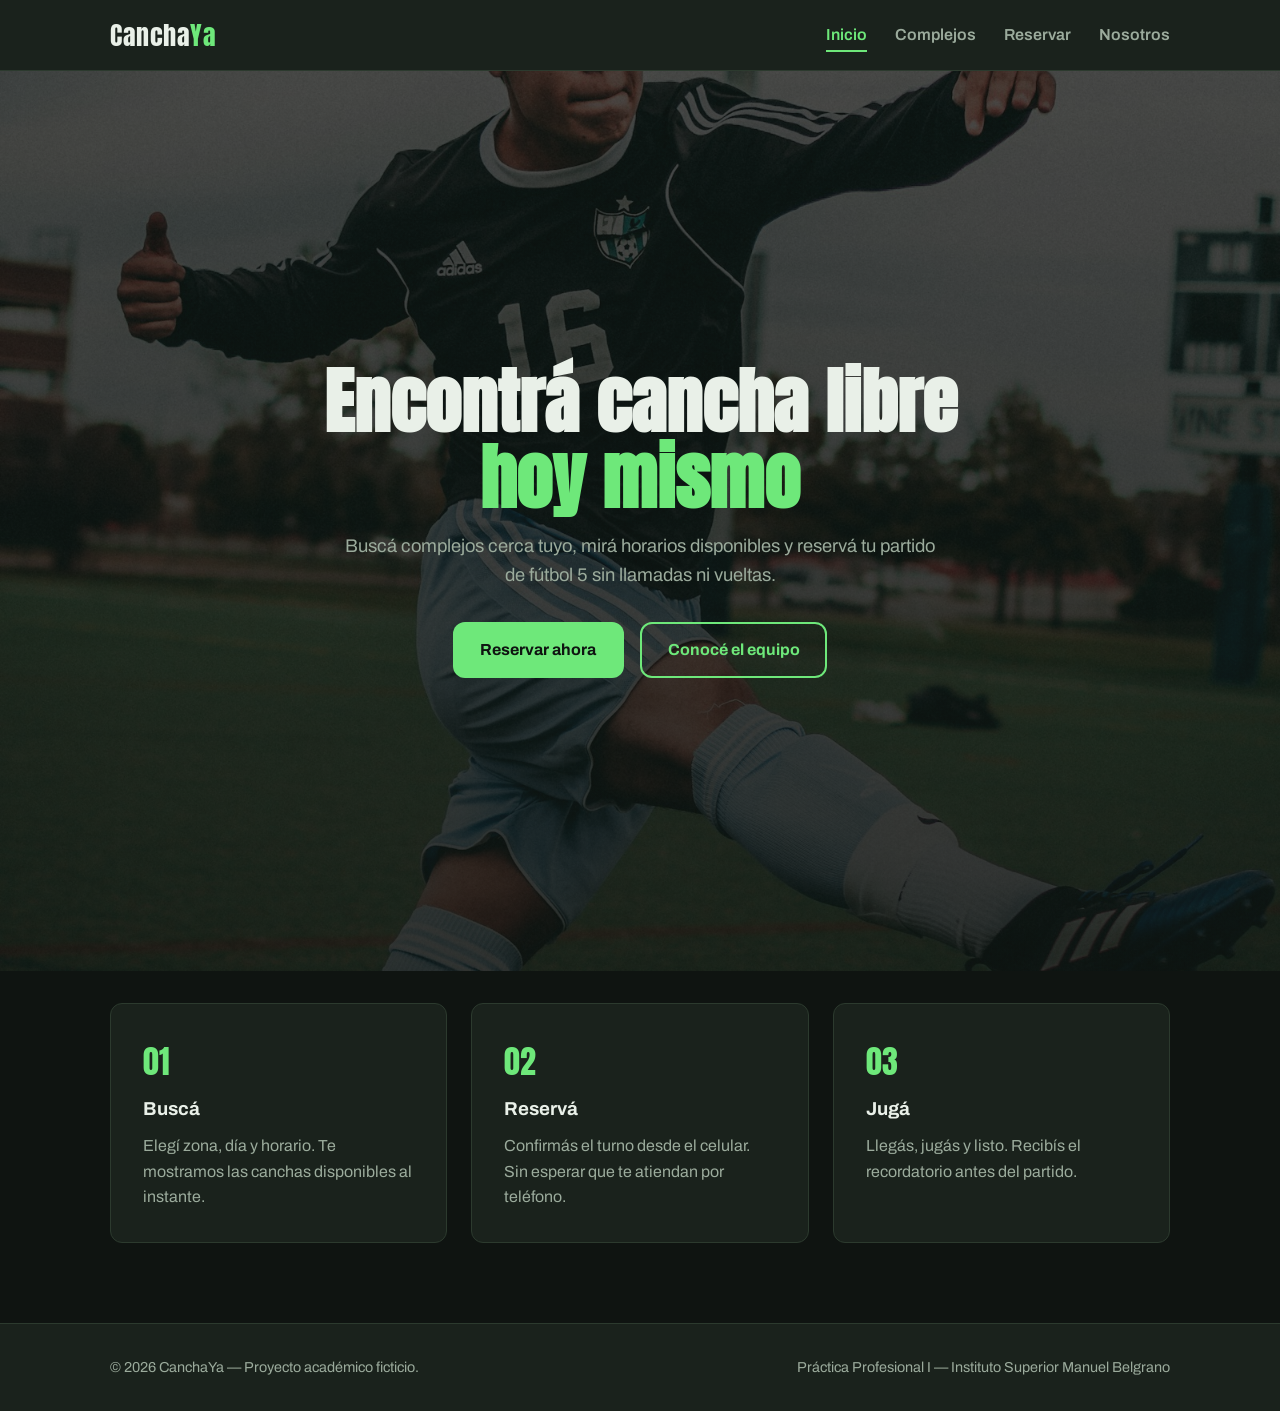
==== frontend/index.html @ ba85d68c "[LEA] Incorporar copia del frontend de CanchaYa (Práctica Profesionalizante I) para la demo de la AP" ====
<!DOCTYPE html>
<!-- =========================================================================
     PÁGINA: Inicio (index.html)
     RESPONSABLE: [FED] Federico Cabrera — Frontend / HTML
     QUÉ HACE: estructura semántica base, header y footer comunes, y el "hero"
               de bienvenida. El contenido/mensajes los define [GON] Gonzalo.
     ========================================================================= -->
<html lang="es">
<head>
  <meta charset="UTF-8">                                  <!-- acentos y ñ -->
  <meta name="viewport" content="width=device-width, initial-scale=1.0"> <!-- responsive -->
  <!-- [GUS] meta author: autoría de esta página (requisito de rúbrica) -->
  <meta name="author" content="Federico Cabrera">
  <meta name="description" content="CanchaYa: reservá tu cancha de fútbol 5 en Mendoza en segundos.">
  <title>CanchaYa — Reservá tu cancha en segundos</title>

  <link rel="preconnect" href="https://fonts.googleapis.com">
  <link rel="preconnect" href="https://fonts.gstatic.com" crossorigin>
  <link href="https://fonts.googleapis.com/css2?family=Anton&family=Archivo:wght@400;600;700&display=swap" rel="stylesheet">
  <link rel="stylesheet" href="css/estilos.css">
</head>

<body>

  <!-- [FED] HEADER común (se repite igual en las 4 páginas) -->
  <header class="cabecera">
    <div class="contenedor">
      <a href="index.html" class="logo">Cancha<span>Ya</span></a>
      <!-- [FED] botón hamburguesa: solo visible en móvil (ver CSS) -->
      <button class="hamburguesa" aria-label="Abrir menú">&#9776;</button>
      <nav>
        <ul class="menu">
          <li><a href="index.html" class="activo">Inicio</a></li>
          <li><a href="complejos.html">Complejos</a></li>
          <li><a href="reservar.html">Reservar</a></li>
          <li><a href="nosotros.html">Nosotros</a></li>
        </ul>
      </nav>
    </div>
  </header>

  <main>
    <!-- [FED] estructura del hero | [GON] textos del hero -->
    <section class="hero">
      <div class="contenedor hero-contenido">
        <h1>Encontrá cancha libre <span>hoy mismo</span></h1>
        <p>
          Buscá complejos cerca tuyo, mirá horarios disponibles y reservá
          tu partido de fútbol 5 sin llamadas ni vueltas.
        </p>
        <div class="hero-acciones">
          <a href="reservar.html" class="boton boton-primario">Reservar ahora</a>
          <a href="nosotros.html" class="boton boton-secundario">Conocé el equipo</a>
        </div>
      </div>
    </section>

    <!-- [GON] sección "cómo funciona" en 3 pasos -->
    <section class="contenedor">
      <div class="tarjetas">
        <article class="tarjeta">
          <div class="numero">01</div>
          <h3>Buscá</h3>
          <p>Elegí zona, día y horario. Te mostramos las canchas disponibles al instante.</p>
        </article>
        <article class="tarjeta">
          <div class="numero">02</div>
          <h3>Reservá</h3>
          <p>Confirmás el turno desde el celular. Sin esperar que te atiendan por teléfono.</p>
        </article>
        <article class="tarjeta">
          <div class="numero">03</div>
          <h3>Jugá</h3>
          <p>Llegás, jugás y listo. Recibís el recordatorio antes del partido.</p>
        </article>
      </div>
    </section>
  </main>

  <!-- [FED] FOOTER común -->
  <footer class="pie">
    <div class="contenedor">
      <span>© 2026 CanchaYa — Proyecto académico ficticio.</span>
      <span>Práctica Profesional I — Instituto Superior Manuel Belgrano</span>
    </div>
  </footer>

  <!-- [FED] script del menú hamburguesa -->
  <script src="js/menu.js"></script>
</body>
</html>
---- frontend/css/estilos.css ----
/* =========================================================================
   CanchaYa — Hoja de estilos compartida (la importan TODAS las páginas).
   -------------------------------------------------------------------------
   MAPA DE RESPONSABILIDADES (para Gustavo / documentación):
     [FED] Federico Cabrera  — Frontend / HTML  (base, layout, header/footer)
     [LEA] Leandro Licata    — Frontend / Formularios
     [GON] Gonzalo Tapia     — Contenido / UX
     [GUS] Gustavo Di Paola  — Documentación / Git
   Cada sección de abajo está etiquetada con la sigla del responsable.
   ========================================================================= */


/* ===== [FED] TOKENS DE DISEÑO =============================================
   Variables CSS reutilizables. Cambiando un valor acá cambia todo el sitio.
   Esto ADEMÁS es la guía de estilo que va en el PDF (colores y tipografías). */
:root {
  --color-fondo:        #0f1411;  /* fondo principal (verde casi negro) */
  --color-superficie:   #1a221c;  /* tarjetas y bloques */
  --color-texto:        #e9f0e8;  /* texto sobre fondo oscuro */
  --color-texto-suave:  #9bab9c;  /* texto secundario */
  --color-acento:       #6ee87a;  /* verde césped, color de marca */
  --color-acento-fuerte:#3fbf52;  /* hover del acento */
  --color-borde:        #2c3a2e;

  --fuente-titulo: "Anton", sans-serif;    /* títulos */
  --fuente-texto:  "Archivo", sans-serif;  /* texto */

  --radio:   12px;
  --sombra:  0 8px 24px rgba(0, 0, 0, .35);
  --ancho-max: 1100px;
}

/* ===== [FED] RESET Y BASE =================================================
   Emparejamos los márgenes por defecto del navegador para arrancar de cero. */
* {
  margin: 0;
  padding: 0;
  box-sizing: border-box; /* el padding no agranda el ancho del elemento */
}
body {
  font-family: var(--fuente-texto);
  background-color: var(--color-fondo);
  color: var(--color-texto);
  line-height: 1.6;
  display: flex;
  flex-direction: column;
  min-height: 100vh;
}
main {
  flex: 1;
}

/* ===== [FED] CONTENEDOR ===================================================
   Clase reutilizable que centra el contenido y le da un ancho máximo. */
.contenedor {
  max-width: var(--ancho-max);
  margin: 0 auto;
  padding: 0 1.25rem;
}

/* ===== [FED] HEADER Y NAVEGACIÓN ==========================================
   Estructura común a todas las páginas: logo a la izquierda, menú a la der. */
.cabecera {
  background-color: var(--color-superficie);
  border-bottom: 1px solid var(--color-borde);
  position: sticky;  /* queda fija arriba al hacer scroll */
  top: 0;
  z-index: 10;
}
.cabecera .contenedor {
  display: flex;
  align-items: center;
  justify-content: space-between;
  height: 70px;
}
.logo {
  font-family: var(--fuente-titulo);
  font-size: 1.6rem;
  letter-spacing: .5px;
  color: var(--color-texto);
  text-decoration: none;
}
.logo span { color: var(--color-acento); }

.menu {
  display: flex;
  gap: 1.75rem;
  list-style: none;
}
.menu a {
  color: var(--color-texto-suave);
  text-decoration: none;
  font-weight: 600;
  padding: .4rem 0;
  transition: color .2s ease;
}
.menu a:hover { color: var(--color-acento); }  /* :hover pedido por rúbrica */

/* [GON] Decisión de UX: resaltar la página en la que estás parado. */
.menu a.activo {
  color: var(--color-acento);
  border-bottom: 2px solid var(--color-acento);
}

/* ===== [FED] BOTONES ======================================================
   Botón primario y secundario = componentes de la guía de estilo. */
.boton {
  display: inline-block;
  font-family: var(--fuente-texto);
  font-weight: 700;
  padding: .8rem 1.6rem;
  border-radius: var(--radio);
  border: 2px solid transparent;
  cursor: pointer;
  text-decoration: none;
  transition: transform .15s ease, background-color .2s ease;
}
.boton-primario { background-color: var(--color-acento); color: var(--color-fondo); }
.boton-primario:hover {
  background-color: var(--color-acento-fuerte);
  transform: translateY(-2px);
}
.boton-secundario {
  background-color: transparent;
  color: var(--color-acento);
  border-color: var(--color-acento);
}
.boton-secundario:hover { background-color: var(--color-acento); color: var(--color-fondo); }

/* ===== [FED] FOOTER =======================================================
   Pie común a todas las páginas. */
.pie {
  background-color: var(--color-superficie);
  border-top: 1px solid var(--color-borde);
  margin-top: 4rem;
  padding: 2rem 0;
  color: var(--color-texto-suave);
  font-size: .9rem;
}
.pie .contenedor {
  display: flex;
  flex-wrap: wrap;
  justify-content: space-between;
  gap: 1rem;
}

/* [FED + GON] PÁGINA DE INICIO =======================================
   [FED] arma el layout del hero; [GON] define el contenido/mensajes. */
.hero {
    min-height: 100vh;
    display: flex;
    align-items: center;
    justify-content: center;
    text-align: center;
    background: linear-gradient(rgba(15, 20, 17, .75), rgba(15, 20, 17, .85)), url("../assets/images/hero.jpg") center/cover;
    color: var(--color-texto);
}
.hero-contenido {
    max-width: 700px;
}
.hero h1 {
  font-family: var(--fuente-titulo);
  font-size: clamp(2.5rem, 6vw, 4.5rem); /* escala según el ancho de pantalla */
  line-height: 1.05;
  margin-bottom: 1rem;
}
.hero h1 span { color: var(--color-acento); }
.hero p {
  max-width: 600px;
  margin: 0 auto 2rem;
  color: var(--color-texto-suave);
  font-size: 1.15rem;
}
.hero-acciones { display: flex; gap: 1rem; justify-content: center; flex-wrap: wrap; }

/* [GON] Sección "cómo funciona": 3 pasos en tarjetas. */
.tarjetas {
  display: grid;
  grid-template-columns: repeat(3, 1fr);
  gap: 1.5rem;
  padding: 2rem 0 1rem;
}
.tarjeta {
  background-color: var(--color-superficie);
  border: 1px solid var(--color-borde);
  border-radius: var(--radio);
  padding: 2rem;
}
.tarjeta .numero { font-family: var(--fuente-titulo); font-size: 2rem; color: var(--color-acento); }
.tarjeta h3 { margin: .5rem 0; }
.tarjeta p { color: var(--color-texto-suave); }

/* ===== [FED] ENCABEZADO DE PÁGINAS INTERNAS =============================== */
.encabezado-pagina { padding: 3rem 0 1rem; text-align: center; }
.encabezado-pagina h1 {
  font-family: var(--fuente-titulo);
  font-size: clamp(2rem, 5vw, 3.2rem);
}
.encabezado-pagina h1 span { color: var(--color-acento); }
.encabezado-pagina p {
  color: var(--color-texto-suave);
  max-width: 600px;
  margin: .5rem auto 0;
}

/* ===== [LEA] FORMULARIO DE RESERVA ========================================
   Estilos de los controles + estados :hover y :focus. */
.formulario {
  background-color: var(--color-superficie);
  border: 1px solid var(--color-borde);
  border-radius: var(--radio);
  padding: 2rem;
  max-width: 640px;
  margin: 2rem auto;
  box-shadow: var(--sombra);
}
.campo { display: flex; flex-direction: column; margin-bottom: 1.25rem; }
.campo label { font-weight: 600; margin-bottom: .4rem; }
.campo input,
.campo select,
.campo textarea {
  font-family: var(--fuente-texto);
  font-size: 1rem;
  padding: .7rem .9rem;
  background-color: var(--color-fondo);
  color: var(--color-texto);
  border: 1px solid var(--color-borde);
  border-radius: 8px;
  transition: border-color .2s ease, box-shadow .2s ease;
}
/* :hover en input/select/textarea lo pide la rúbrica */
.campo input:hover,
.campo select:hover,
.campo textarea:hover { border-color: var(--color-texto-suave); }
/* :focus = cuando el campo está seleccionado (mejora la UX) */
.campo input:focus,
.campo select:focus,
.campo textarea:focus {
  outline: none;
  border-color: var(--color-acento);
  box-shadow: 0 0 0 3px rgba(110, 232, 122, .15);
}

/* Ajuste para iconos de fecha/tiempo en modo oscuro */
.campo input[type="date"]::-webkit-calendar-picker-indicator,
.campo input[type="time"]::-webkit-calendar-picker-indicator {
    filter: invert(1);
}

.fila { display: grid; grid-template-columns: 1fr 1fr; gap: 1.25rem; }
.formulario .boton { width: 100%; font-size: 1.05rem; }
.formulario .boton:disabled { opacity: .6; cursor: wait; }

/* Mensaje con el resultado de la reserva (lo muestra js/reservar.js).
   El color del borde indica el tipo: éxito, aviso (lista de espera) o error. */
.mensaje {
  margin-top: 1.25rem;
  padding: 1rem 1.1rem;
  border-radius: 8px;
  border: 1px solid var(--color-borde);
  border-left-width: 4px;
  background-color: var(--color-fondo);
}
.mensaje-exito { border-left-color: var(--color-acento); }
.mensaje-aviso { border-left-color: #f2c94c; }
.mensaje-error { border-left-color: #ff6b6b; }
.mensaje .boton { margin-top: .9rem; }

/* ===== [GON] LISTADO DE COMPLEJOS ========================================= */
.grilla-complejos {
  display: grid;
  grid-template-columns: repeat(3, 1fr);
  gap: 1.5rem;
  padding: 1rem 0;
}
.complejo {
  background-color: var(--color-superficie);
  border: 1px solid var(--color-borde);
  border-radius: var(--radio);
  overflow: hidden;
  transition: transform .2s ease, border-color .2s ease;
}
.complejo:hover { transform: translateY(-4px); border-color: var(--color-acento); }
.complejo .foto {
  height: 150px;
  background: linear-gradient(135deg, var(--color-acento-fuerte), var(--color-fondo));
  display: flex; align-items: center; justify-content: center;
  font-family: var(--fuente-titulo); font-size: 2.5rem; color: var(--color-fondo);
}
.complejo img.foto { width: 100%; object-fit: cover; display: block; }
.complejo .info { padding: 1.25rem; }
.complejo h3 { margin-bottom: .3rem; }
.complejo .dato { color: var(--color-texto-suave); font-size: .9rem; }
.complejo .precio { color: var(--color-acento); font-weight: 700; margin-top: .6rem; }
.complejo .info .boton { margin-top: 1rem; width: 100%; text-align: center; }

/* ===== [GON] EQUIPO (página Nosotros) ===================================== */
.grilla-equipo {
  display: grid;
  grid-template-columns: repeat(4, 1fr);
  gap: 1.5rem;
  padding: 1rem 0;
}
.miembro {
  background-color: var(--color-superficie);
  border: 1px solid var(--color-borde);
  border-radius: var(--radio);
  padding: 1.5rem;
  text-align: center;
}
.miembro .avatar {
  width: 80px; height: 80px; border-radius: 50%;
  margin: 0 auto 1rem;
  background-color: var(--color-acento); color: var(--color-fondo);
  display: flex; align-items: center; justify-content: center;
  font-family: var(--fuente-titulo); font-size: 1.8rem;
}
.miembro img.avatar { object-fit: cover; }
.miembro h3 { margin-bottom: .2rem; }
.miembro .rol { color: var(--color-acento); font-size: .9rem; font-weight: 600; }
.miembro p { color: var(--color-texto-suave); font-size: .9rem; margin-top: .5rem; }

/* ===== [FED] ANIMACIÓN DE ENTRADA =========================================
   El hero aparece en cascada al cargar la página. */
@keyframes aparecer {
  from { opacity: 0; transform: translateY(20px); }
  to   { opacity: 1; transform: translateY(0); }
}
.hero h1       { animation: aparecer .6s ease both; }
.hero p        { animation: aparecer .6s ease .15s both; }
.hero-acciones { animation: aparecer .6s ease .30s both; }

/* ===== [FED] BOTÓN HAMBURGUESA (implementación) ===========================
   [GON] aporta la decisión de UX de tener menú colapsable en móvil. */
.hamburguesa {
  display: none;  /* oculto en escritorio */
  background: none; border: none;
  color: var(--color-texto);
  font-size: 1.8rem; cursor: pointer;
  transition: color .2s ease;
  margin-left: auto;
}
.hamburguesa:hover { color: var(--color-acento); }

/* ===== [FED + GON] RESPONSIVE ============================================= */
@media (max-width: 900px) {
  .grilla-equipo    { grid-template-columns: repeat(2, 1fr); }
  .grilla-complejos { grid-template-columns: repeat(2, 1fr); }
}
@media (max-width: 720px) {
  .tarjetas { grid-template-columns: 1fr; }
  /* Menú móvil: el botón aparece y el menú se vuelve panel desplegable */
  .hamburguesa { display: block; }
  .menu {
    display: none;
    position: absolute; top: 100%; left: 0; right: 0;
    flex-direction: column;
    background-color: var(--color-superficie);
    border-bottom: 1px solid var(--color-borde);
    padding: 1rem 1.25rem; gap: 1rem;
  }
  .menu.abierto { display: flex; } /* el JS agrega esta clase al hacer clic */
}
@media (max-width: 600px) {
  .fila { grid-template-columns: 1fr; }
  .grilla-equipo,
  .grilla-complejos { grid-template-columns: 1fr; }
}
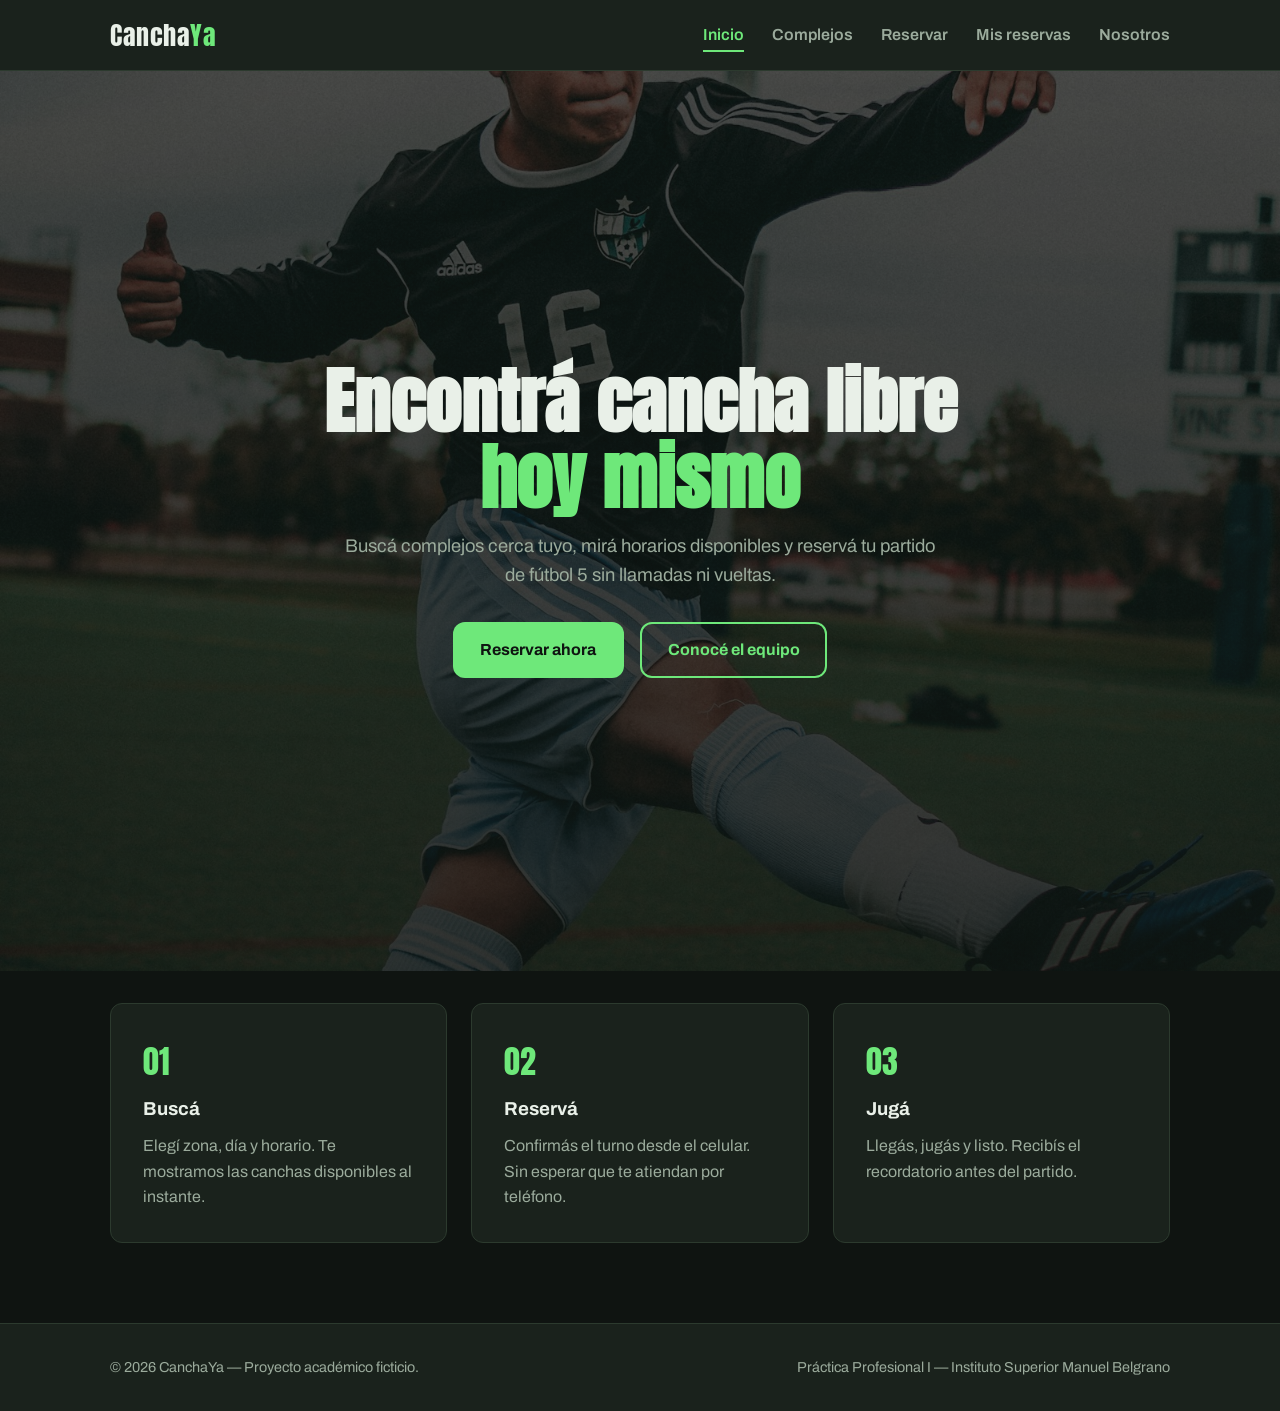
==== commit f48b9d5b: "[FED] Agrega la página Mis reservas y su link en el header de todas las páginas Crea frontend/mis-re" ====
--- a/frontend/index.html
+++ b/frontend/index.html
@@ -22,7 +22,7 @@
 
 <body>
 
-  <!-- [FED] HEADER común (se repite igual en las 4 páginas) -->
+  <!-- [FED] HEADER común (se repite igual en las 5 páginas) -->
   <header class="cabecera">
     <div class="contenedor">
       <a href="index.html" class="logo">Cancha<span>Ya</span></a>
@@ -33,6 +33,7 @@
           <li><a href="index.html" class="activo">Inicio</a></li>
           <li><a href="complejos.html">Complejos</a></li>
           <li><a href="reservar.html">Reservar</a></li>
+          <li><a href="mis-reservas.html">Mis reservas</a></li>
           <li><a href="nosotros.html">Nosotros</a></li>
         </ul>
       </nav>
--- a/frontend/css/estilos.css
+++ b/frontend/css/estilos.css
@@ -366,3 +366,27 @@
   .grilla-equipo,
   .grilla-complejos { grid-template-columns: 1fr; }
 }
+
+/* ===== [FED] MIS RESERVAS =================================================
+   Reusa .formulario, .campo y .mensaje del formulario de reserva; acá solo
+   van el listado y el detalle. Las clases las arma js/mis-reservas.js. */
+.titulo-seccion { font-family: var(--fuente-titulo); font-size: 1.6rem; margin-bottom: 1rem; }
+.titulo-seccion span { color: var(--color-acento); }
+.texto-suave { color: var(--color-texto-suave); }
+.lista-reservas { list-style: none; display: flex; flex-direction: column; gap: .75rem; }
+.item-reserva {
+  display: flex; flex-wrap: wrap; align-items: center; justify-content: space-between;
+  gap: .75rem;
+  padding: .9rem 1rem;
+  background-color: var(--color-fondo);
+  border: 1px solid var(--color-borde);
+  border-radius: 8px;
+}
+.item-reserva .boton { padding: .5rem 1rem; }
+.detalle-reserva {
+  display: grid; grid-template-columns: max-content 1fr; gap: .4rem 1.25rem;
+  margin-bottom: 1.5rem;
+}
+.detalle-reserva dt { font-weight: 600; color: var(--color-texto-suave); }
+#detalle form { border-top: 1px solid var(--color-borde); padding-top: 1.25rem; margin-top: 1.25rem; }
+#volver-listado { margin-top: 1.25rem; }
